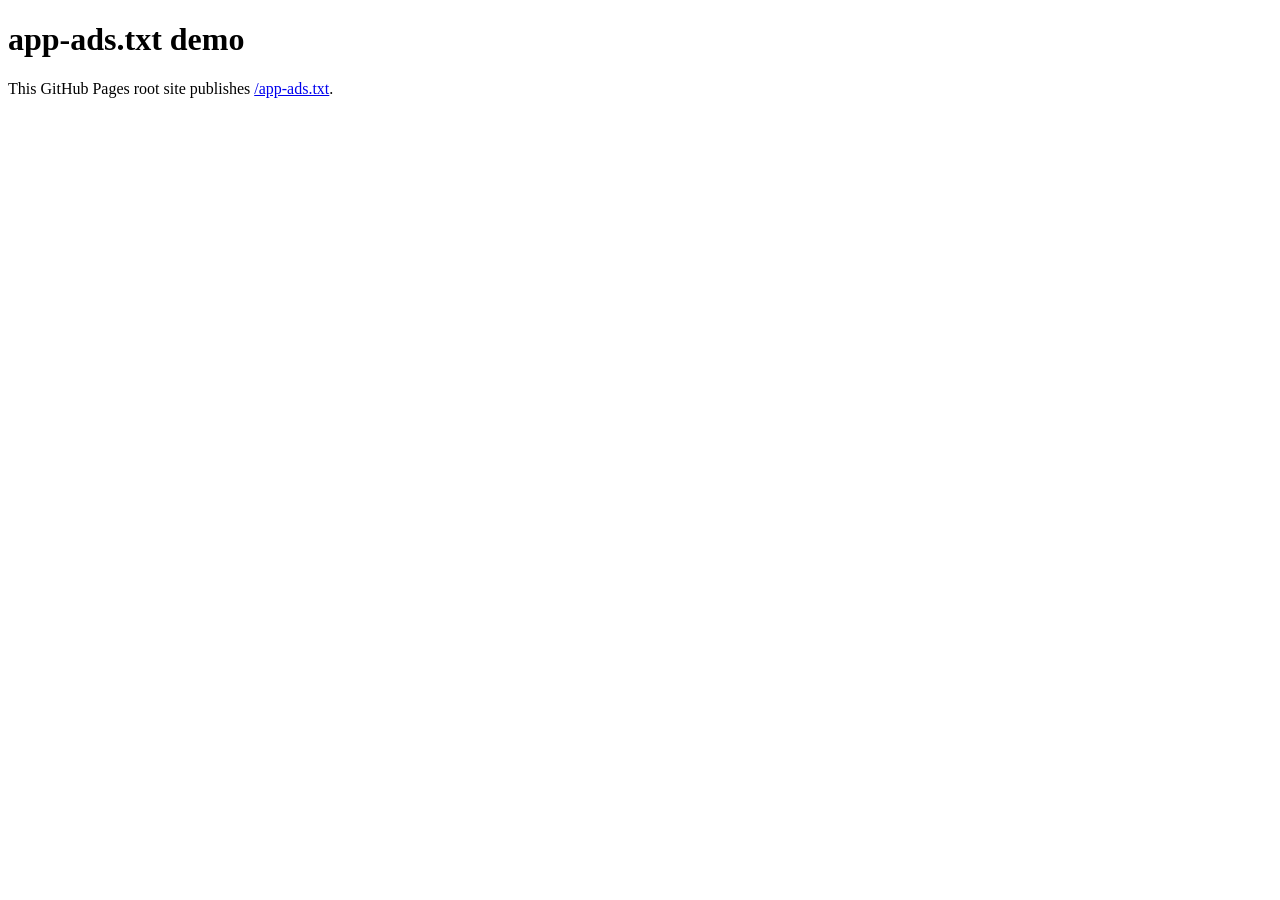
==== index.html @ 22907dee "Publish root app-ads.txt demo" ====
<!doctype html>
<html lang="ko">
  <head>
    <meta charset="utf-8" />
    <meta name="viewport" content="width=device-width, initial-scale=1" />
    <title>hyeonQ app-ads.txt demo</title>
  </head>
  <body>
    <h1>app-ads.txt demo</h1>
    <p>This GitHub Pages root site publishes <a href="/app-ads.txt">/app-ads.txt</a>.</p>
  </body>
</html>
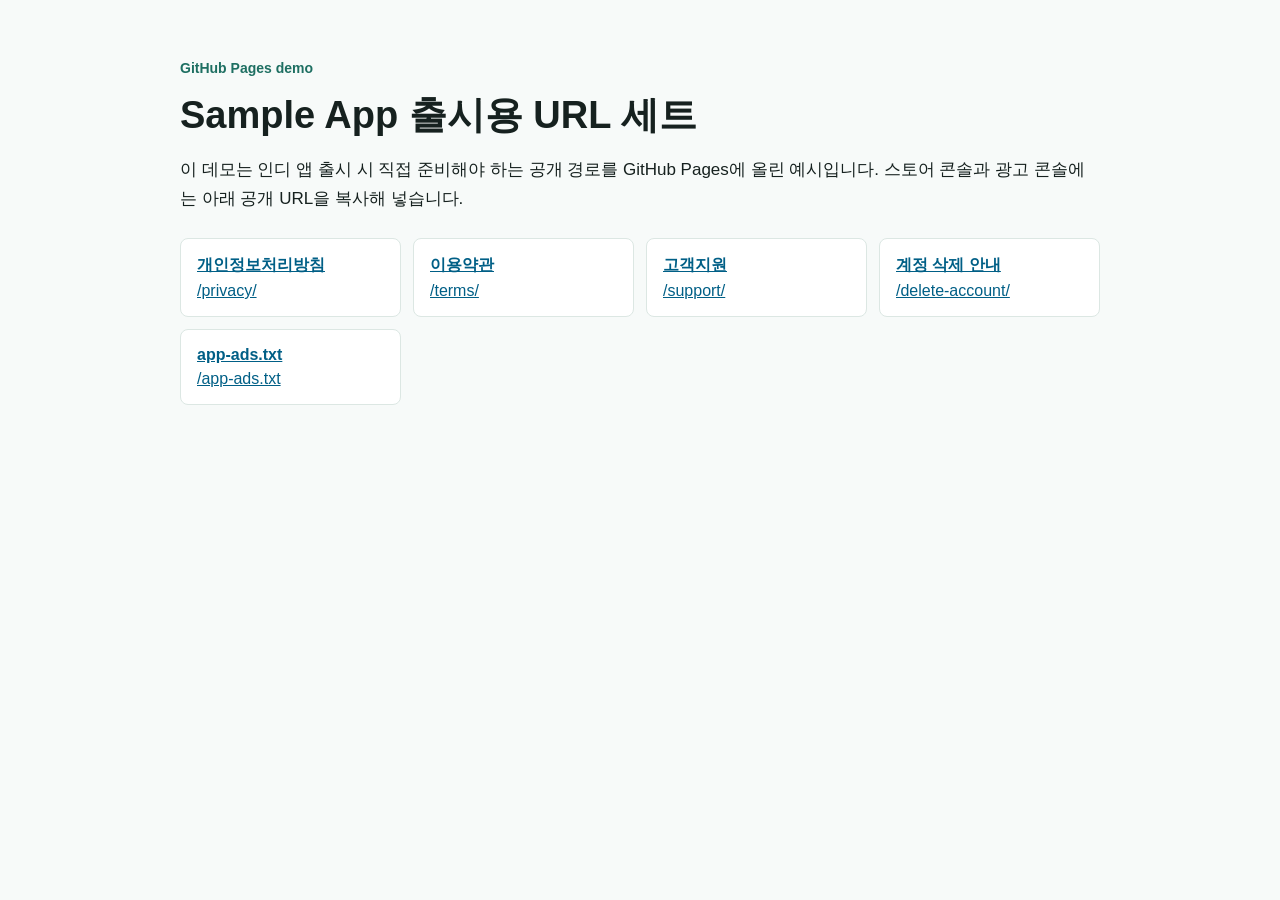
==== commit da816e3d: "Show launch URL routes for blog walkthrough The blog series needs real pages for privacy, terms, sup" ====
--- a/index.html
+++ b/index.html
@@ -3,10 +3,21 @@
   <head>
     <meta charset="utf-8" />
     <meta name="viewport" content="width=device-width, initial-scale=1" />
-    <title>hyeonQ app-ads.txt demo</title>
+    <title>Sample App launch URLs</title>
+    <link rel="stylesheet" href="/styles.css" />
   </head>
   <body>
-    <h1>app-ads.txt demo</h1>
-    <p>This GitHub Pages root site publishes <a href="/app-ads.txt">/app-ads.txt</a>.</p>
+    <main class="wrap">
+      <p class="eyebrow">GitHub Pages demo</p>
+      <h1>Sample App 출시용 URL 세트</h1>
+      <p>이 데모는 인디 앱 출시 시 직접 준비해야 하는 공개 경로를 GitHub Pages에 올린 예시입니다. 스토어 콘솔과 광고 콘솔에는 아래 공개 URL을 복사해 넣습니다.</p>
+      <div class="routes">
+        <a class="route" href="/privacy/"><strong>개인정보처리방침</strong>/privacy/</a>
+        <a class="route" href="/terms/"><strong>이용약관</strong>/terms/</a>
+        <a class="route" href="/support/"><strong>고객지원</strong>/support/</a>
+        <a class="route" href="/delete-account/"><strong>계정 삭제 안내</strong>/delete-account/</a>
+        <a class="route" href="/app-ads.txt"><strong>app-ads.txt</strong>/app-ads.txt</a>
+      </div>
+    </main>
   </body>
 </html>
--- a/styles.css
+++ b/styles.css
@@ -0,0 +1,78 @@
+:root {
+  color-scheme: light;
+  font-family: -apple-system, BlinkMacSystemFont, "Segoe UI", sans-serif;
+  background: #f7faf9;
+  color: #16211f;
+}
+
+body {
+  margin: 0;
+}
+
+.wrap {
+  max-width: 920px;
+  margin: 0 auto;
+  padding: 56px 28px 72px;
+}
+
+.eyebrow {
+  margin: 0 0 12px;
+  color: #1e6f62;
+  font-size: 14px;
+  font-weight: 700;
+  letter-spacing: 0;
+}
+
+h1 {
+  margin: 0 0 18px;
+  font-size: 38px;
+  line-height: 1.16;
+}
+
+h2 {
+  margin: 36px 0 12px;
+  font-size: 23px;
+}
+
+p,
+li {
+  font-size: 17px;
+  line-height: 1.75;
+}
+
+.panel {
+  margin: 28px 0;
+  padding: 24px;
+  border: 1px solid #dce7e3;
+  border-radius: 8px;
+  background: #fff;
+}
+
+.routes {
+  display: grid;
+  grid-template-columns: repeat(auto-fit, minmax(220px, 1fr));
+  gap: 12px;
+  margin-top: 24px;
+}
+
+.route {
+  padding: 16px;
+  border: 1px solid #dce7e3;
+  border-radius: 8px;
+  background: #fff;
+}
+
+.route strong {
+  display: block;
+  margin-bottom: 6px;
+}
+
+a {
+  color: #005f86;
+}
+
+code {
+  padding: 2px 6px;
+  border-radius: 4px;
+  background: #eef5f3;
+}
